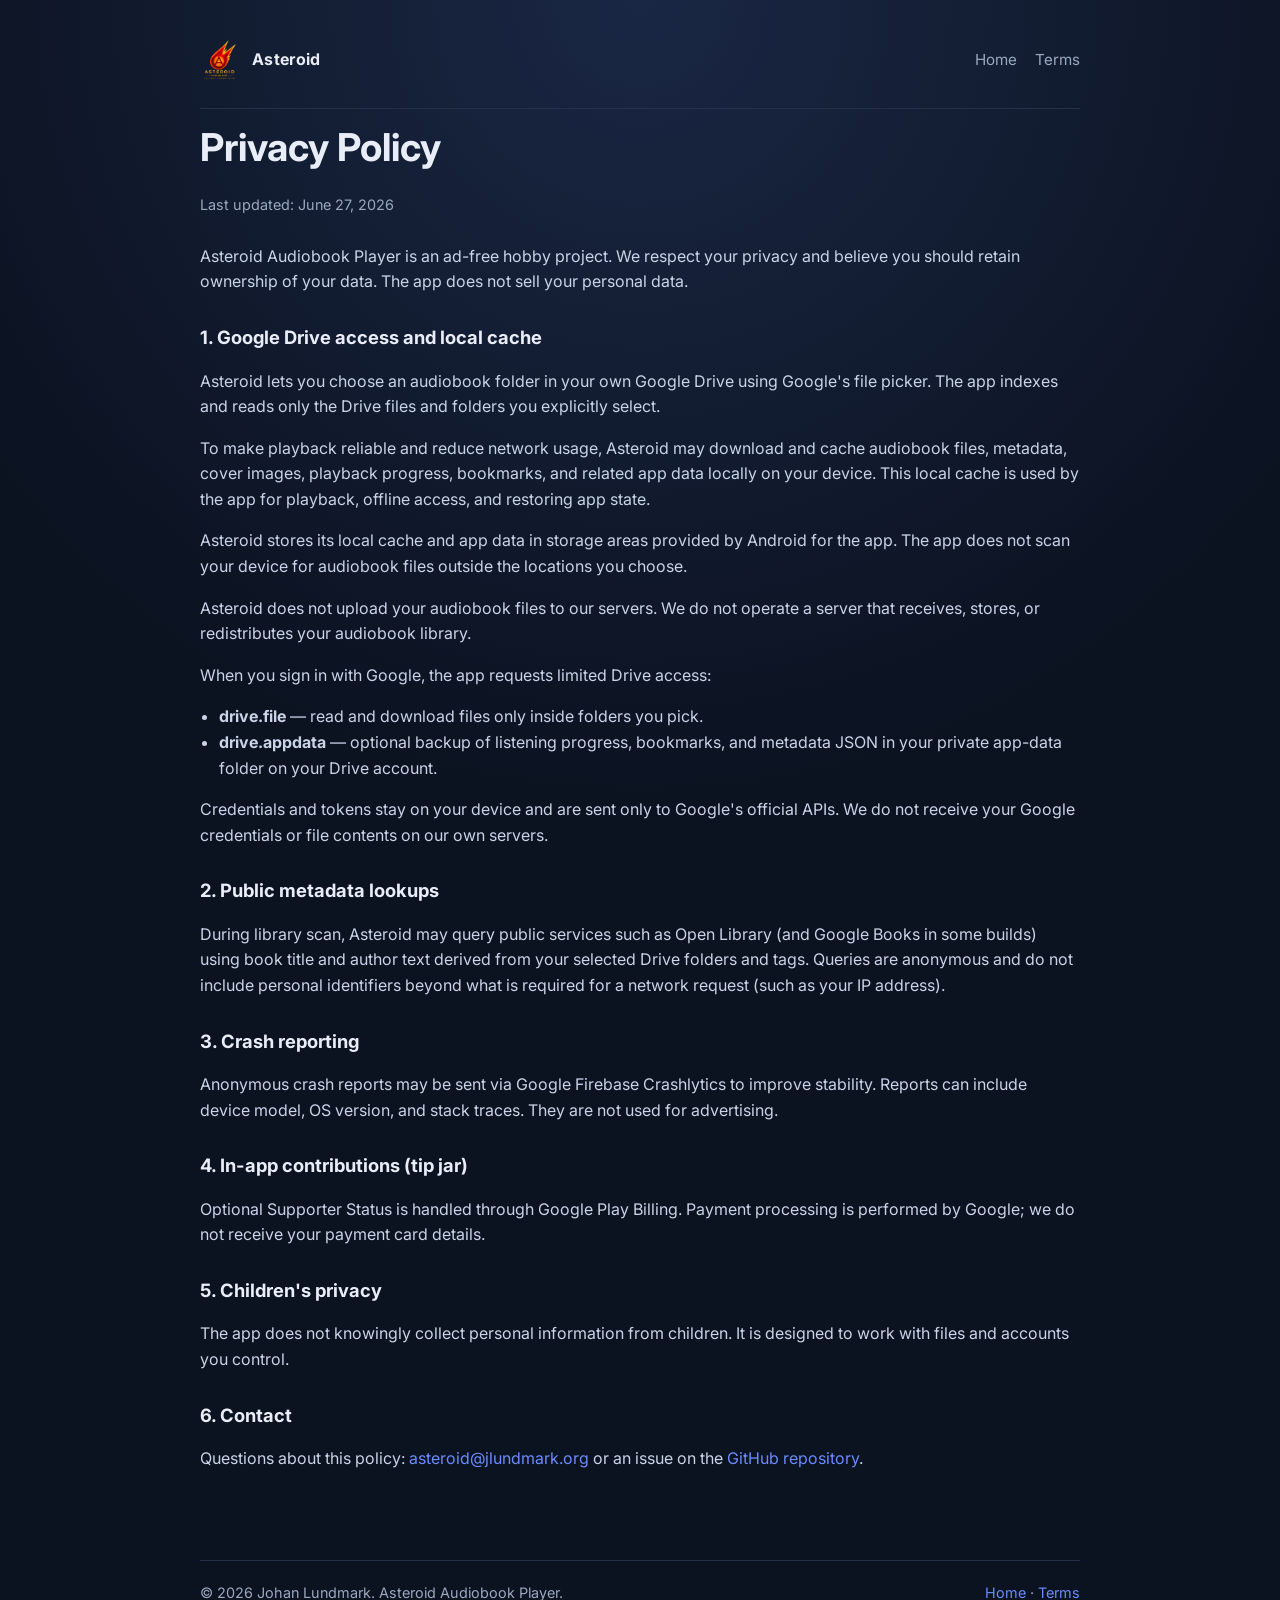
==== privacy/index.html @ bd48deec "Clarify Drive access and local cache privacy wording Co-authored-by: Cursor <cursoragent@cursor.com>" ====
<!DOCTYPE html>
<html lang="en">
<head>
  <meta charset="UTF-8">
  <meta name="viewport" content="width=device-width, initial-scale=1.0">
  <title>Privacy Policy — Asteroid Audiobook Player</title>
  <link rel="icon" href="/assets/logo.png" type="image/png">
  <link rel="preconnect" href="https://fonts.googleapis.com">
  <link rel="preconnect" href="https://fonts.gstatic.com" crossorigin>
  <link href="https://fonts.googleapis.com/css2?family=Inter:wght@400;500;600;700&display=swap" rel="stylesheet">
  <link rel="stylesheet" href="/assets/site.css">
</head>
<body>
  <div class="wrap">
    <header class="site-header">
      <a class="brand" href="/">
        <img class="brand-mark" src="/assets/logo.png" alt="" width="40" height="40">
        <span class="brand-name">Asteroid</span>
      </a>
      <nav class="site-nav" aria-label="Site">
        <a href="/">Home</a>
        <a href="/terms/">Terms</a>
      </nav>
    </header>

    <main class="doc">
      <h1>Privacy Policy</h1>
      <p class="updated">Last updated: June 27, 2026</p>

      <p>
        Asteroid Audiobook Player is an ad-free hobby project. We respect your privacy and believe you should
        retain ownership of your data. The app does not sell your personal data.
      </p>

      <h2>1. Google Drive access and local cache</h2>
      <p>
        Asteroid lets you choose an audiobook folder in your own Google Drive using Google&apos;s file
        picker. The app indexes and reads only the Drive files and folders you explicitly select.
      </p>
      <p>
        To make playback reliable and reduce network usage, Asteroid may download and cache audiobook
        files, metadata, cover images, playback progress, bookmarks, and related app data locally on your
        device. This local cache is used by the app for playback, offline access, and restoring app state.
      </p>
      <p>
        Asteroid stores its local cache and app data in storage areas provided by Android for the app. The
        app does not scan your device for audiobook files outside the locations you choose.
      </p>
      <p>
        Asteroid does not upload your audiobook files to our servers. We do not operate a server that
        receives, stores, or redistributes your audiobook library.
      </p>
      <p>When you sign in with Google, the app requests limited Drive access:</p>
      <ul>
        <li><strong>drive.file</strong> — read and download files only inside folders you pick.</li>
        <li><strong>drive.appdata</strong> — optional backup of listening progress, bookmarks, and metadata JSON in your private app-data folder on your Drive account.</li>
      </ul>
      <p>
        Credentials and tokens stay on your device and are sent only to Google&apos;s official APIs. We do
        not receive your Google credentials or file contents on our own servers.
      </p>

      <h2>2. Public metadata lookups</h2>
      <p>
        During library scan, Asteroid may query public services such as Open Library (and Google Books in
        some builds) using book title and author text derived from your selected Drive folders and tags. Queries are
        anonymous and do not include personal identifiers beyond what is required for a network request
        (such as your IP address).
      </p>

      <h2>3. Crash reporting</h2>
      <p>
        Anonymous crash reports may be sent via Google Firebase Crashlytics to improve stability. Reports
        can include device model, OS version, and stack traces. They are not used for advertising.
      </p>

      <h2>4. In-app contributions (tip jar)</h2>
      <p>
        Optional Supporter Status is handled through Google Play Billing. Payment processing is performed
        by Google; we do not receive your payment card details.
      </p>

      <h2>5. Children&apos;s privacy</h2>
      <p>
        The app does not knowingly collect personal information from children. It is designed to work with
        files and accounts you control.
      </p>

      <h2>6. Contact</h2>
      <p>
        Questions about this policy: <a href="mailto:asteroid@jlundmark.org">asteroid@jlundmark.org</a>
        or an issue on the
        <a href="https://github.com/JLUNDMRK/audioplayer" target="_blank" rel="noopener noreferrer">GitHub repository</a>.
      </p>
    </main>

    <footer class="site-footer">
      <span>&copy; 2026 Johan Lundmark. Asteroid Audiobook Player.</span>
      <span><a href="/">Home</a> &middot; <a href="/terms/">Terms</a></span>
    </footer>
  </div>
</body>
</html>
---- assets/site.css ----
:root {
  color-scheme: dark;
  --bg: #0b1220;
  --bg-elevated: #121a2b;
  --text: #e8edf7;
  --muted: #9aa8c0;
  --accent: #6b8cff;
  --border: #243049;
}

* {
  box-sizing: border-box;
}

html {
  scroll-behavior: smooth;
}

body {
  margin: 0;
  min-height: 100vh;
  font-family: Inter, system-ui, -apple-system, Segoe UI, Roboto, sans-serif;
  background: radial-gradient(circle at top, #1a2744 0%, var(--bg) 45%);
  color: var(--text);
  line-height: 1.6;
}

a {
  color: var(--accent);
  text-decoration: none;
}

a:hover {
  text-decoration: underline;
}

.wrap {
  max-width: 920px;
  margin: 0 auto;
  padding: 24px 20px 48px;
}

.site-header {
  display: flex;
  justify-content: space-between;
  align-items: center;
  gap: 16px;
  padding: 16px 0 28px;
  border-bottom: 1px solid var(--border);
}

.brand {
  display: flex;
  align-items: center;
  gap: 12px;
  color: var(--text);
  text-decoration: none;
}

.brand:hover {
  text-decoration: none;
}

.brand-mark {
  width: 40px;
  height: 40px;
  object-fit: contain;
}

.brand-name {
  font-weight: 700;
  letter-spacing: 0.02em;
}

.site-nav {
  display: flex;
  gap: 18px;
  font-size: 0.95rem;
  color: var(--muted);
}

.site-nav a {
  color: var(--muted);
}

.site-nav a:hover {
  color: var(--text);
}

.hero {
  display: flex;
  flex-direction: column;
  align-items: center;
  text-align: center;
  padding: 56px 12px 40px;
}

.hero-logo {
  width: min(320px, 78vw);
  height: auto;
  margin-bottom: 28px;
}

.hero h1 {
  margin: 0 0 12px;
  font-size: clamp(1.8rem, 4vw, 2.6rem);
  font-weight: 700;
}

.hero p {
  margin: 0;
  max-width: 560px;
  color: var(--muted);
  font-size: 1.05rem;
}

.coming-soon {
  margin-top: 28px;
  padding: 10px 18px;
  border: 1px solid var(--border);
  border-radius: 999px;
  color: var(--muted);
  font-size: 0.95rem;
  background: rgba(255, 255, 255, 0.03);
}

.doc {
  padding: 8px 0 24px;
}

.doc h1 {
  margin: 0 0 8px;
  font-size: clamp(1.8rem, 4vw, 2.4rem);
}

.doc .updated {
  color: var(--muted);
  font-size: 0.9rem;
  margin-bottom: 28px;
}

.doc h2 {
  margin: 28px 0 10px;
  font-size: 1.15rem;
}

.doc p,
.doc li {
  color: #c9d4e8;
}

.doc ul {
  padding-left: 1.2rem;
}

.site-footer {
  margin-top: 48px;
  padding-top: 20px;
  border-top: 1px solid var(--border);
  color: var(--muted);
  font-size: 0.9rem;
  display: flex;
  flex-wrap: wrap;
  gap: 12px 20px;
  justify-content: space-between;
}

@media (max-width: 640px) {
  .site-header {
    flex-direction: column;
    align-items: flex-start;
  }

  .site-nav {
    flex-wrap: wrap;
  }
}
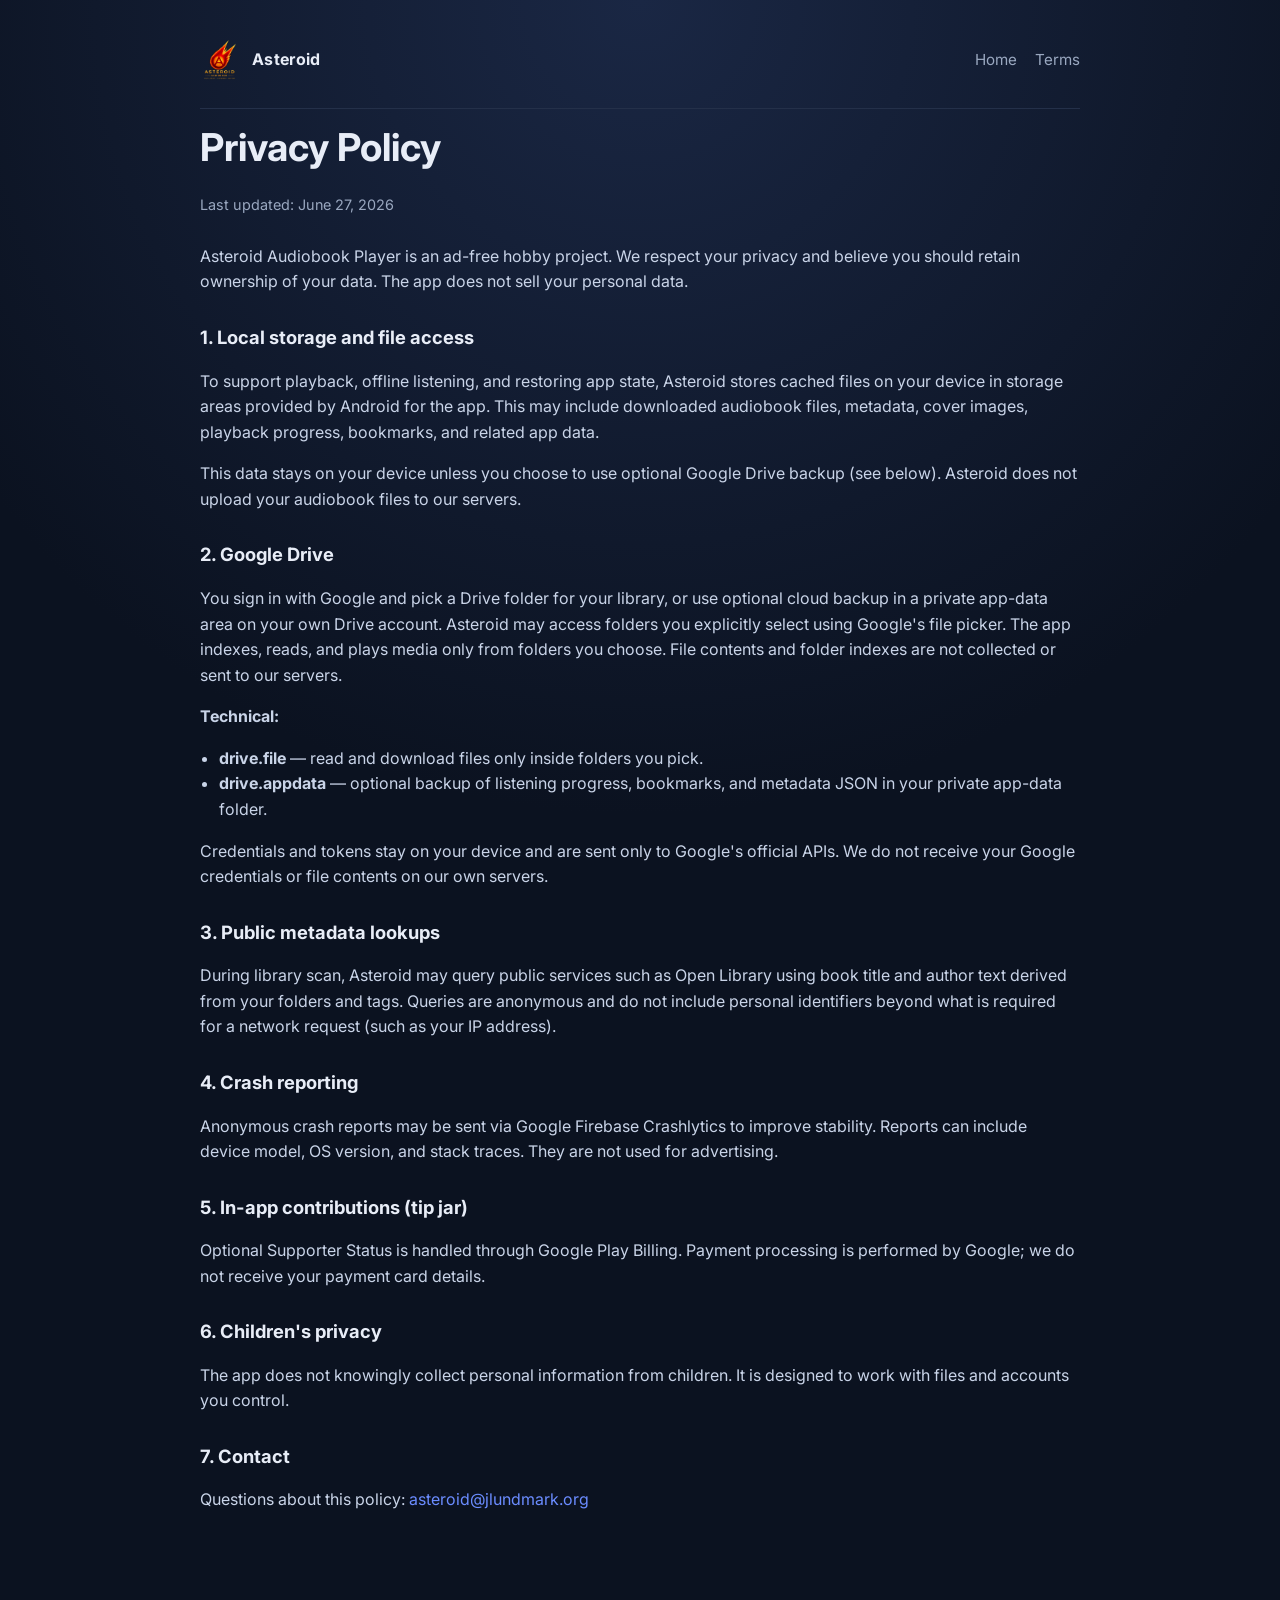
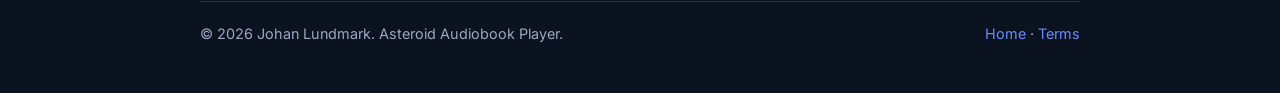
==== commit e5f50082: "Revise privacy policy structure and remove GitHub contact link Co-authored-by: Cursor <cursoragent@c" ====
--- a/privacy/index.html
+++ b/privacy/index.html
@@ -32,65 +32,62 @@
         retain ownership of your data. The app does not sell your personal data.
       </p>
 
-      <h2>1. Google Drive access and local cache</h2>
+      <h2>1. Local storage and file access</h2>
       <p>
-        Asteroid lets you choose an audiobook folder in your own Google Drive using Google&apos;s file
-        picker. The app indexes and reads only the Drive files and folders you explicitly select.
+        To support playback, offline listening, and restoring app state, Asteroid stores cached files on
+        your device in storage areas provided by Android for the app. This may include downloaded audiobook
+        files, metadata, cover images, playback progress, bookmarks, and related app data.
       </p>
       <p>
-        To make playback reliable and reduce network usage, Asteroid may download and cache audiobook
-        files, metadata, cover images, playback progress, bookmarks, and related app data locally on your
-        device. This local cache is used by the app for playback, offline access, and restoring app state.
+        This data stays on your device unless you choose to use optional Google Drive backup (see below).
+        Asteroid does not upload your audiobook files to our servers.
       </p>
+
+      <h2>2. Google Drive</h2>
       <p>
-        Asteroid stores its local cache and app data in storage areas provided by Android for the app. The
-        app does not scan your device for audiobook files outside the locations you choose.
+        You sign in with Google and pick a Drive folder for your library, or use optional cloud backup in a
+        private app-data area on your own Drive account. Asteroid may access folders you explicitly select
+        using Google&apos;s file picker. The app indexes, reads, and plays media only from folders you
+        choose. File contents and folder indexes are not collected or sent to our servers.
       </p>
-      <p>
-        Asteroid does not upload your audiobook files to our servers. We do not operate a server that
-        receives, stores, or redistributes your audiobook library.
-      </p>
-      <p>When you sign in with Google, the app requests limited Drive access:</p>
+      <p><strong>Technical:</strong></p>
       <ul>
         <li><strong>drive.file</strong> — read and download files only inside folders you pick.</li>
-        <li><strong>drive.appdata</strong> — optional backup of listening progress, bookmarks, and metadata JSON in your private app-data folder on your Drive account.</li>
+        <li><strong>drive.appdata</strong> — optional backup of listening progress, bookmarks, and metadata JSON in your private app-data folder.</li>
       </ul>
       <p>
         Credentials and tokens stay on your device and are sent only to Google&apos;s official APIs. We do
         not receive your Google credentials or file contents on our own servers.
       </p>
 
-      <h2>2. Public metadata lookups</h2>
+      <h2>3. Public metadata lookups</h2>
       <p>
-        During library scan, Asteroid may query public services such as Open Library (and Google Books in
-        some builds) using book title and author text derived from your selected Drive folders and tags. Queries are
-        anonymous and do not include personal identifiers beyond what is required for a network request
-        (such as your IP address).
+        During library scan, Asteroid may query public services such as Open Library using book title and
+        author text derived from your folders and tags. Queries are anonymous and do not include personal
+        identifiers beyond what is required for a network request (such as your IP address).
       </p>
 
-      <h2>3. Crash reporting</h2>
+      <h2>4. Crash reporting</h2>
       <p>
         Anonymous crash reports may be sent via Google Firebase Crashlytics to improve stability. Reports
         can include device model, OS version, and stack traces. They are not used for advertising.
       </p>
 
-      <h2>4. In-app contributions (tip jar)</h2>
+      <h2>5. In-app contributions (tip jar)</h2>
       <p>
         Optional Supporter Status is handled through Google Play Billing. Payment processing is performed
         by Google; we do not receive your payment card details.
       </p>
 
-      <h2>5. Children&apos;s privacy</h2>
+      <h2>6. Children&apos;s privacy</h2>
       <p>
         The app does not knowingly collect personal information from children. It is designed to work with
         files and accounts you control.
       </p>
 
-      <h2>6. Contact</h2>
+      <h2>7. Contact</h2>
       <p>
         Questions about this policy: <a href="mailto:asteroid@jlundmark.org">asteroid@jlundmark.org</a>
-        or an issue on the
-        <a href="https://github.com/JLUNDMRK/audioplayer" target="_blank" rel="noopener noreferrer">GitHub repository</a>.
       </p>
     </main>
 
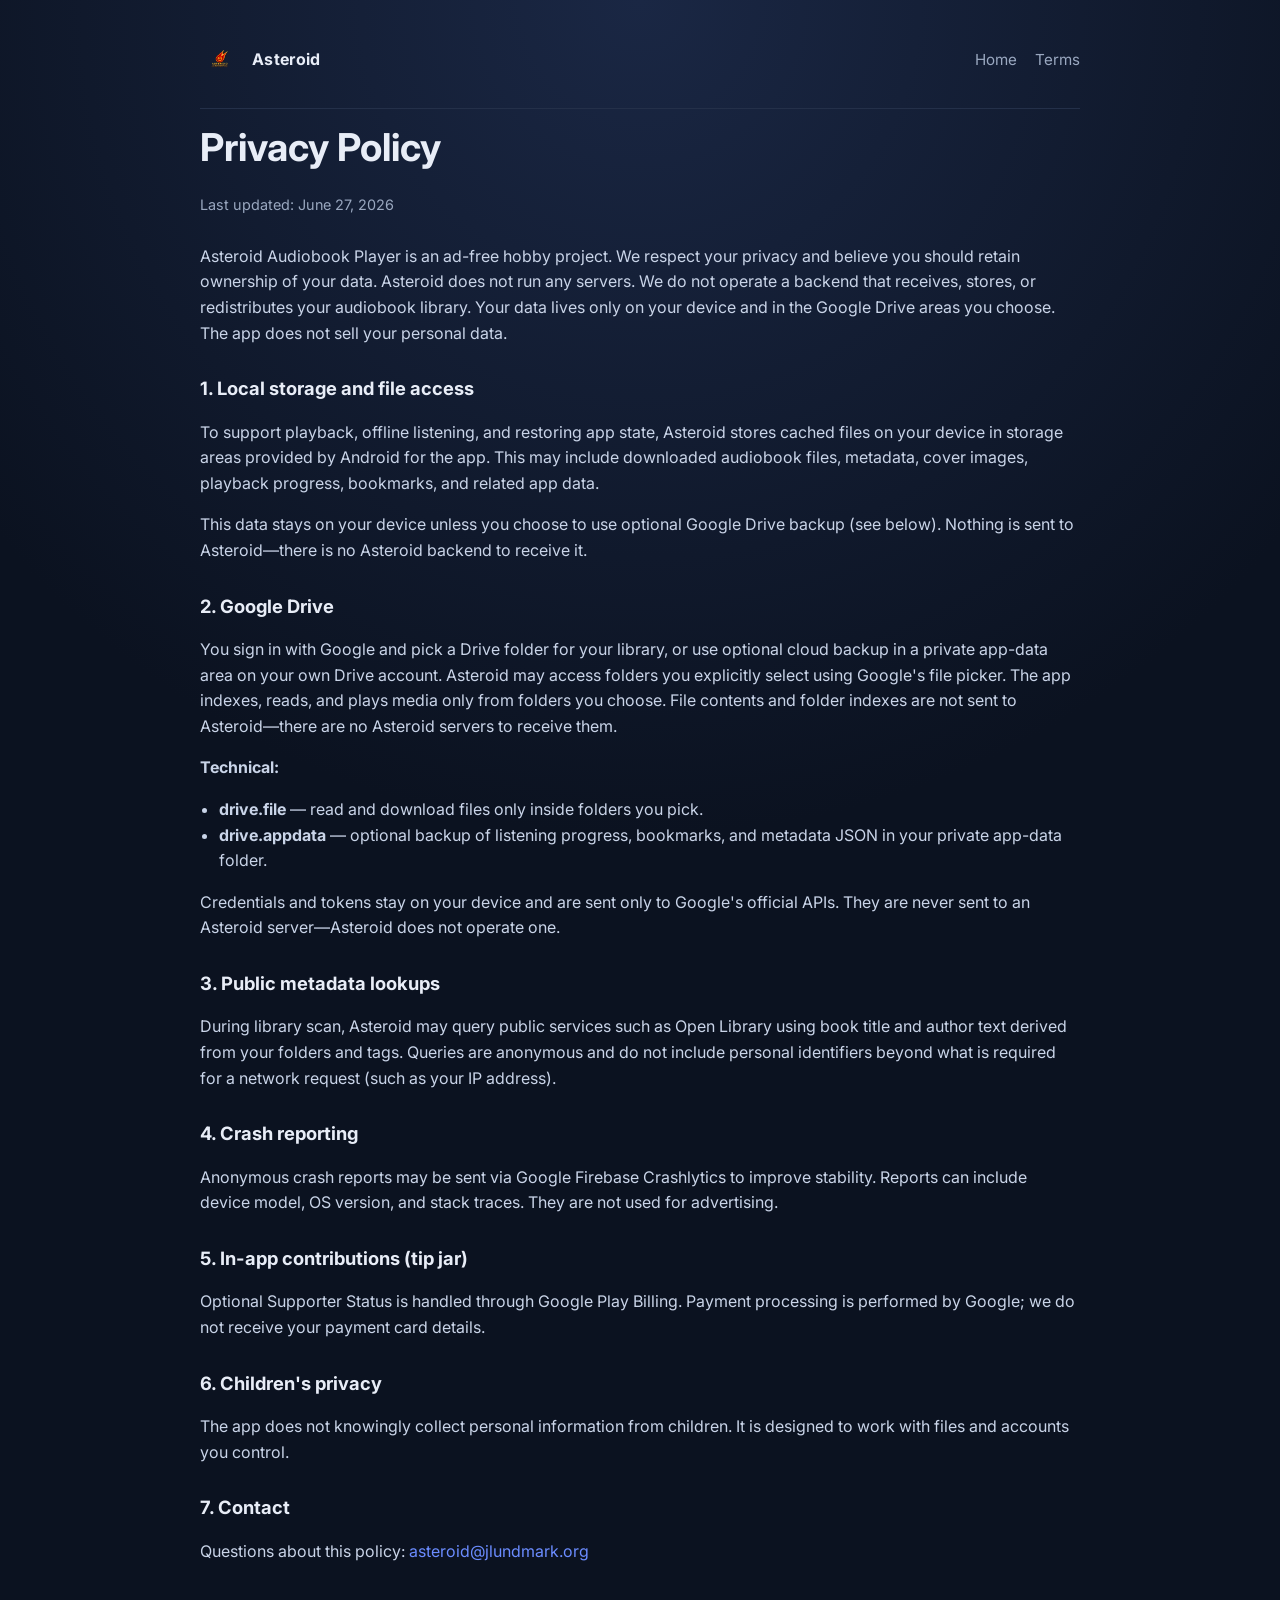
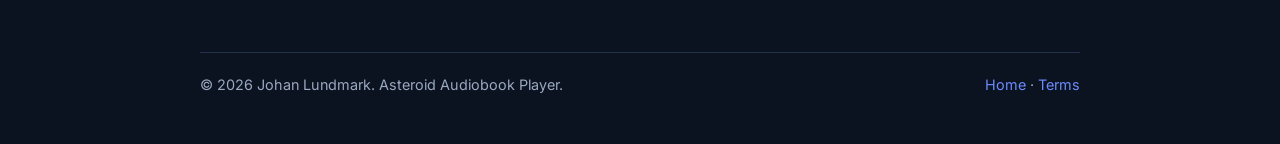
==== commit 47db48d9: "Fix privacy copy (no Asteroid servers) and update logo spelling. Co-authored-by: Cursor <cursoragent" ====
--- a/privacy/index.html
+++ b/privacy/index.html
@@ -29,7 +29,9 @@
 
       <p>
         Asteroid Audiobook Player is an ad-free hobby project. We respect your privacy and believe you should
-        retain ownership of your data. The app does not sell your personal data.
+        retain ownership of your data. Asteroid does not run any servers. We do not operate a backend that
+        receives, stores, or redistributes your audiobook library. Your data lives only on your device and in
+        the Google Drive areas you choose. The app does not sell your personal data.
       </p>
 
       <h2>1. Local storage and file access</h2>
@@ -40,7 +42,7 @@
       </p>
       <p>
         This data stays on your device unless you choose to use optional Google Drive backup (see below).
-        Asteroid does not upload your audiobook files to our servers.
+        Nothing is sent to Asteroid—there is no Asteroid backend to receive it.
       </p>
 
       <h2>2. Google Drive</h2>
@@ -48,7 +50,8 @@
         You sign in with Google and pick a Drive folder for your library, or use optional cloud backup in a
         private app-data area on your own Drive account. Asteroid may access folders you explicitly select
         using Google&apos;s file picker. The app indexes, reads, and plays media only from folders you
-        choose. File contents and folder indexes are not collected or sent to our servers.
+        choose. File contents and folder indexes are not sent to Asteroid—there are no Asteroid servers to
+        receive them.
       </p>
       <p><strong>Technical:</strong></p>
       <ul>
@@ -56,8 +59,8 @@
         <li><strong>drive.appdata</strong> — optional backup of listening progress, bookmarks, and metadata JSON in your private app-data folder.</li>
       </ul>
       <p>
-        Credentials and tokens stay on your device and are sent only to Google&apos;s official APIs. We do
-        not receive your Google credentials or file contents on our own servers.
+        Credentials and tokens stay on your device and are sent only to Google&apos;s official APIs. They are
+        never sent to an Asteroid server—Asteroid does not operate one.
       </p>
 
       <h2>3. Public metadata lookups</h2>
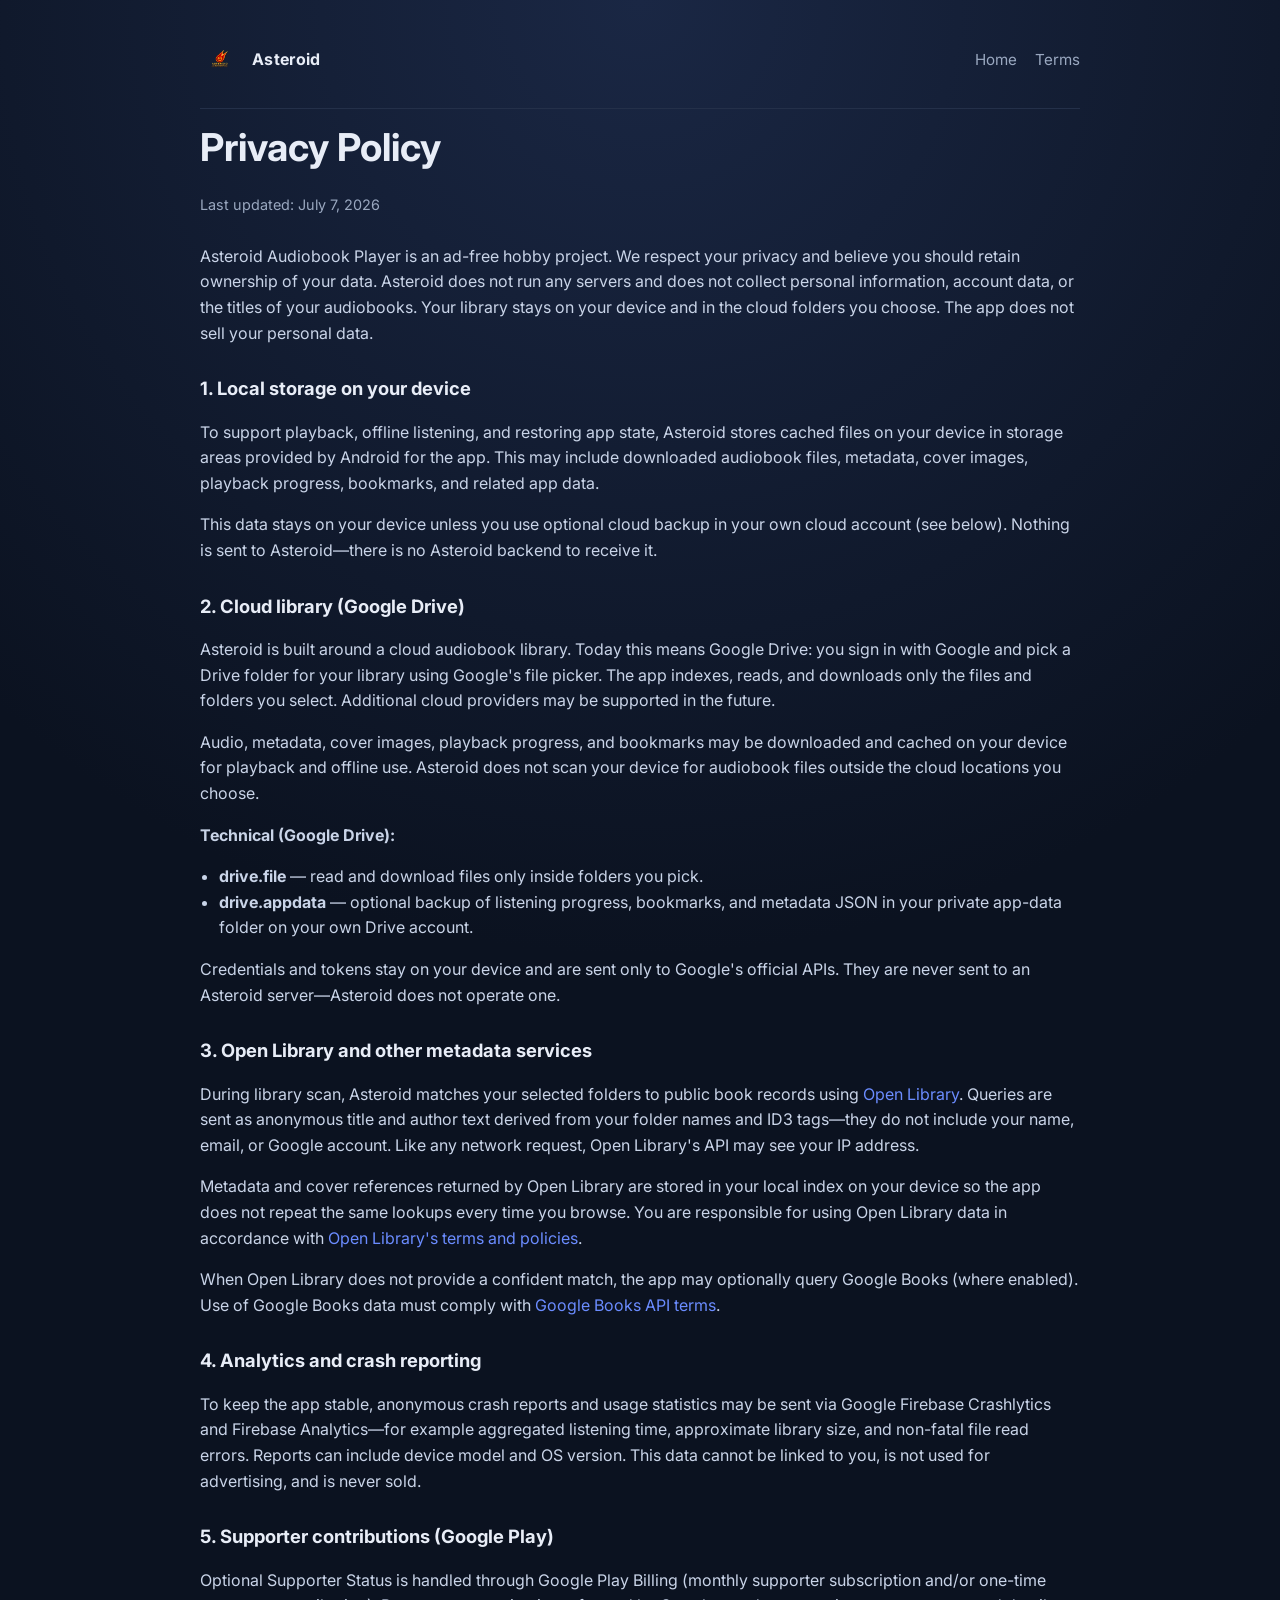
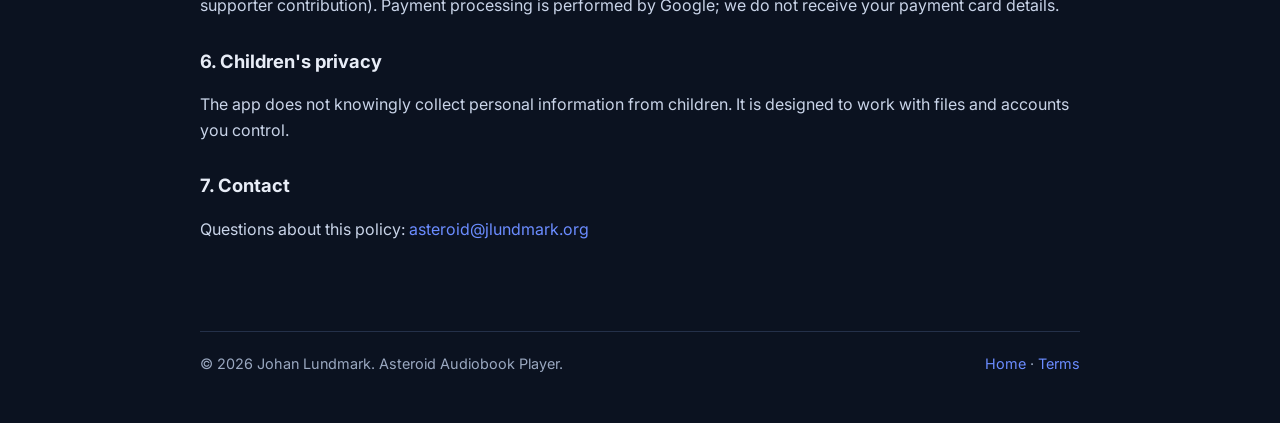
==== commit b6394df5: "Align privacy and terms with in-app About; clarify cloud requirement. Update Open Library IP/legal w" ====
--- a/privacy/index.html
+++ b/privacy/index.html
@@ -25,72 +25,93 @@
 
     <main class="doc">
       <h1>Privacy Policy</h1>
-      <p class="updated">Last updated: June 27, 2026</p>
+      <p class="updated">Last updated: July 7, 2026</p>
 
       <p>
-        Asteroid Audiobook Player is an ad-free hobby project. We respect your privacy and believe you should
-        retain ownership of your data. Asteroid does not run any servers. We do not operate a backend that
-        receives, stores, or redistributes your audiobook library. Your data lives only on your device and in
-        the Google Drive areas you choose. The app does not sell your personal data.
+        Asteroid Audiobook Player is an ad-free hobby project. We respect your privacy and believe you
+        should retain ownership of your data. Asteroid does not run any servers and does not collect
+        personal information, account data, or the titles of your audiobooks. Your library stays on
+        your device and in the cloud folders you choose. The app does not sell your personal data.
       </p>
 
-      <h2>1. Local storage and file access</h2>
+      <h2>1. Local storage on your device</h2>
       <p>
-        To support playback, offline listening, and restoring app state, Asteroid stores cached files on
-        your device in storage areas provided by Android for the app. This may include downloaded audiobook
-        files, metadata, cover images, playback progress, bookmarks, and related app data.
+        To support playback, offline listening, and restoring app state, Asteroid stores cached files
+        on your device in storage areas provided by Android for the app. This may include downloaded
+        audiobook files, metadata, cover images, playback progress, bookmarks, and related app data.
       </p>
       <p>
-        This data stays on your device unless you choose to use optional Google Drive backup (see below).
-        Nothing is sent to Asteroid—there is no Asteroid backend to receive it.
+        This data stays on your device unless you use optional cloud backup in your own cloud account
+        (see below). Nothing is sent to Asteroid—there is no Asteroid backend to receive it.
       </p>
 
-      <h2>2. Google Drive</h2>
+      <h2>2. Cloud library (Google Drive)</h2>
       <p>
-        You sign in with Google and pick a Drive folder for your library, or use optional cloud backup in a
-        private app-data area on your own Drive account. Asteroid may access folders you explicitly select
-        using Google&apos;s file picker. The app indexes, reads, and plays media only from folders you
-        choose. File contents and folder indexes are not sent to Asteroid—there are no Asteroid servers to
-        receive them.
+        Asteroid is built around a cloud audiobook library. Today this means Google Drive: you sign in
+        with Google and pick a Drive folder for your library using Google&apos;s file picker. The app
+        indexes, reads, and downloads only the files and folders you select. Additional cloud providers
+        may be supported in the future.
       </p>
-      <p><strong>Technical:</strong></p>
+      <p>
+        Audio, metadata, cover images, playback progress, and bookmarks may be downloaded and cached on
+        your device for playback and offline use. Asteroid does not scan your device for audiobook files
+        outside the cloud locations you choose.
+      </p>
+      <p><strong>Technical (Google Drive):</strong></p>
       <ul>
         <li><strong>drive.file</strong> — read and download files only inside folders you pick.</li>
-        <li><strong>drive.appdata</strong> — optional backup of listening progress, bookmarks, and metadata JSON in your private app-data folder.</li>
+        <li><strong>drive.appdata</strong> — optional backup of listening progress, bookmarks, and metadata JSON in your private app-data folder on your own Drive account.</li>
       </ul>
       <p>
-        Credentials and tokens stay on your device and are sent only to Google&apos;s official APIs. They are
-        never sent to an Asteroid server—Asteroid does not operate one.
+        Credentials and tokens stay on your device and are sent only to Google&apos;s official APIs. They
+        are never sent to an Asteroid server—Asteroid does not operate one.
       </p>
 
-      <h2>3. Public metadata lookups</h2>
+      <h2>3. Open Library and other metadata services</h2>
       <p>
-        During library scan, Asteroid may query public services such as Open Library using book title and
-        author text derived from your folders and tags. Queries are anonymous and do not include personal
-        identifiers beyond what is required for a network request (such as your IP address).
+        During library scan, Asteroid matches your selected folders to public book records using
+        <a href="https://openlibrary.org/" rel="noopener noreferrer">Open Library</a>. Queries are sent
+        as anonymous title and author text derived from your folder names and ID3 tags—they do not
+        include your name, email, or Google account. Like any network request, Open Library&apos;s API
+        may see your IP address.
+      </p>
+      <p>
+        Metadata and cover references returned by Open Library are stored in your local index on your
+        device so the app does not repeat the same lookups every time you browse. You are responsible
+        for using Open Library data in accordance with
+        <a href="https://openlibrary.org/help/faq" rel="noopener noreferrer">Open Library&apos;s terms and policies</a>.
+      </p>
+      <p>
+        When Open Library does not provide a confident match, the app may optionally query Google Books
+        (where enabled). Use of Google Books data must comply with
+        <a href="https://developers.google.com/books/terms" rel="noopener noreferrer">Google Books API terms</a>.
       </p>
 
-      <h2>4. Crash reporting</h2>
+      <h2>4. Analytics and crash reporting</h2>
       <p>
-        Anonymous crash reports may be sent via Google Firebase Crashlytics to improve stability. Reports
-        can include device model, OS version, and stack traces. They are not used for advertising.
+        To keep the app stable, anonymous crash reports and usage statistics may be sent via Google
+        Firebase Crashlytics and Firebase Analytics—for example aggregated listening time, approximate
+        library size, and non-fatal file read errors. Reports can include device model and OS version.
+        This data cannot be linked to you, is not used for advertising, and is never sold.
       </p>
 
-      <h2>5. In-app contributions (tip jar)</h2>
+      <h2>5. Supporter contributions (Google Play)</h2>
       <p>
-        Optional Supporter Status is handled through Google Play Billing. Payment processing is performed
-        by Google; we do not receive your payment card details.
+        Optional Supporter Status is handled through Google Play Billing (monthly supporter subscription
+        and/or one-time supporter contribution). Payment processing is performed by Google; we do not
+        receive your payment card details.
       </p>
 
       <h2>6. Children&apos;s privacy</h2>
       <p>
-        The app does not knowingly collect personal information from children. It is designed to work with
-        files and accounts you control.
+        The app does not knowingly collect personal information from children. It is designed to work
+        with files and accounts you control.
       </p>
 
       <h2>7. Contact</h2>
       <p>
-        Questions about this policy: <a href="mailto:asteroid@jlundmark.org">asteroid@jlundmark.org</a>
+        Questions about this policy:
+        <a href="mailto:asteroid@jlundmark.org">asteroid@jlundmark.org</a>
       </p>
     </main>
 
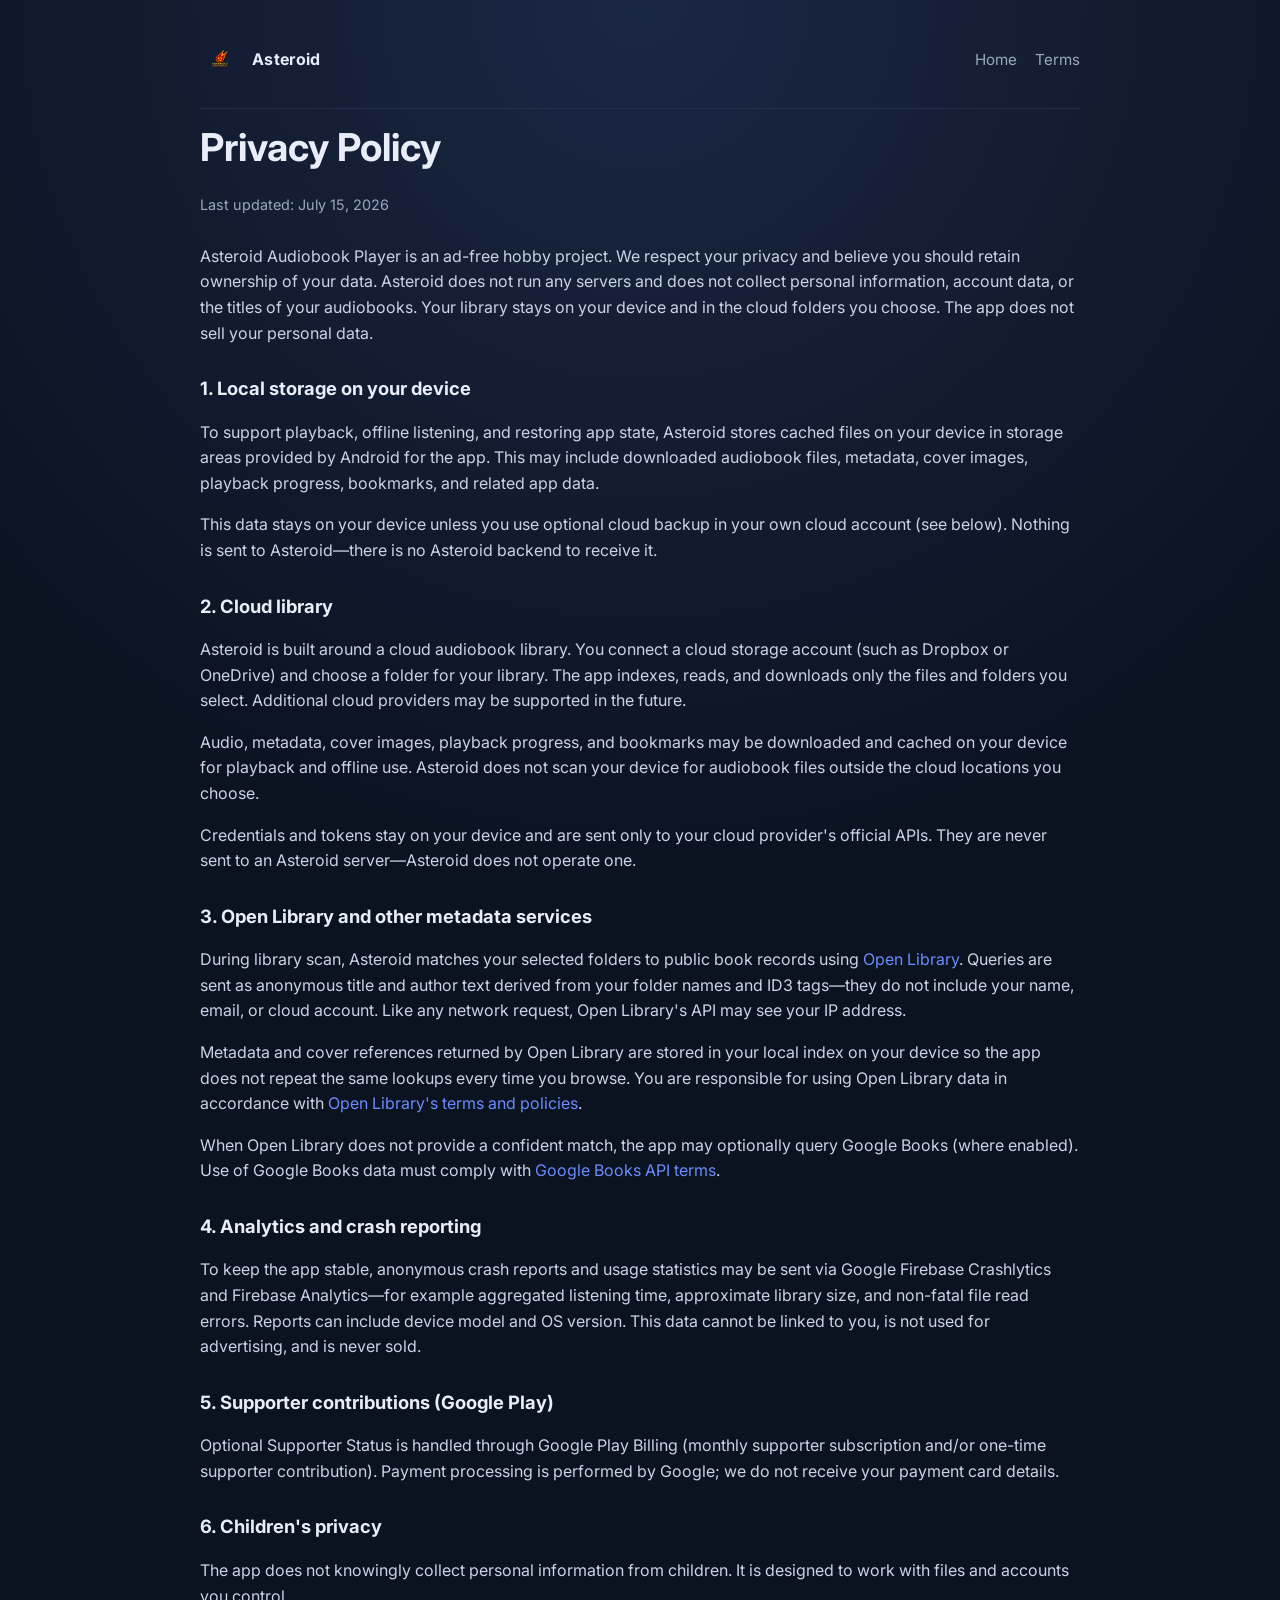
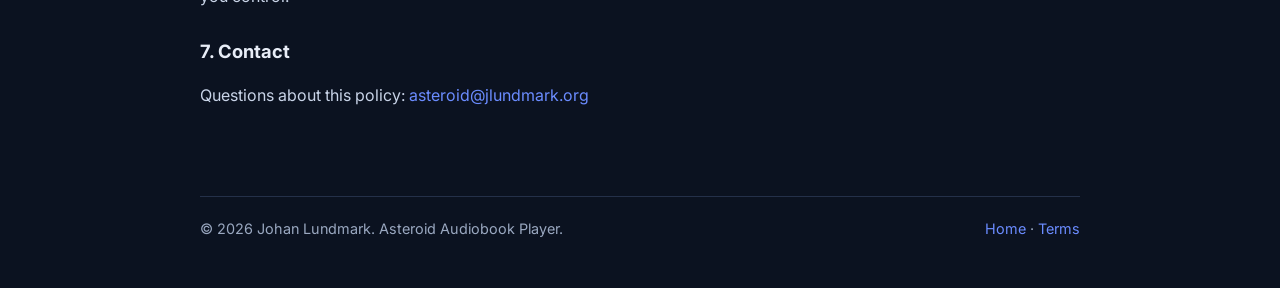
==== commit 13517b5b: "Update cloud provider wording and add Microsoft domain verification. Replace Google Drive-specific p" ====
--- a/privacy/index.html
+++ b/privacy/index.html
@@ -25,7 +25,7 @@
 
     <main class="doc">
       <h1>Privacy Policy</h1>
-      <p class="updated">Last updated: July 7, 2026</p>
+      <p class="updated">Last updated: July 15, 2026</p>
 
       <p>
         Asteroid Audiobook Player is an ad-free hobby project. We respect your privacy and believe you
@@ -45,26 +45,21 @@
         (see below). Nothing is sent to Asteroid—there is no Asteroid backend to receive it.
       </p>
 
-      <h2>2. Cloud library (Google Drive)</h2>
+      <h2>2. Cloud library</h2>
       <p>
-        Asteroid is built around a cloud audiobook library. Today this means Google Drive: you sign in
-        with Google and pick a Drive folder for your library using Google&apos;s file picker. The app
-        indexes, reads, and downloads only the files and folders you select. Additional cloud providers
-        may be supported in the future.
+        Asteroid is built around a cloud audiobook library. You connect a cloud storage account
+        (such as Dropbox or OneDrive) and choose a folder for your library. The app indexes, reads,
+        and downloads only the files and folders you select. Additional cloud providers may be
+        supported in the future.
       </p>
       <p>
         Audio, metadata, cover images, playback progress, and bookmarks may be downloaded and cached on
         your device for playback and offline use. Asteroid does not scan your device for audiobook files
         outside the cloud locations you choose.
       </p>
-      <p><strong>Technical (Google Drive):</strong></p>
-      <ul>
-        <li><strong>drive.file</strong> — read and download files only inside folders you pick.</li>
-        <li><strong>drive.appdata</strong> — optional backup of listening progress, bookmarks, and metadata JSON in your private app-data folder on your own Drive account.</li>
-      </ul>
       <p>
-        Credentials and tokens stay on your device and are sent only to Google&apos;s official APIs. They
-        are never sent to an Asteroid server—Asteroid does not operate one.
+        Credentials and tokens stay on your device and are sent only to your cloud provider&apos;s
+        official APIs. They are never sent to an Asteroid server—Asteroid does not operate one.
       </p>
 
       <h2>3. Open Library and other metadata services</h2>
@@ -72,7 +67,7 @@
         During library scan, Asteroid matches your selected folders to public book records using
         <a href="https://openlibrary.org/" rel="noopener noreferrer">Open Library</a>. Queries are sent
         as anonymous title and author text derived from your folder names and ID3 tags—they do not
-        include your name, email, or Google account. Like any network request, Open Library&apos;s API
+        include your name, email, or cloud account. Like any network request, Open Library&apos;s API
         may see your IP address.
       </p>
       <p>
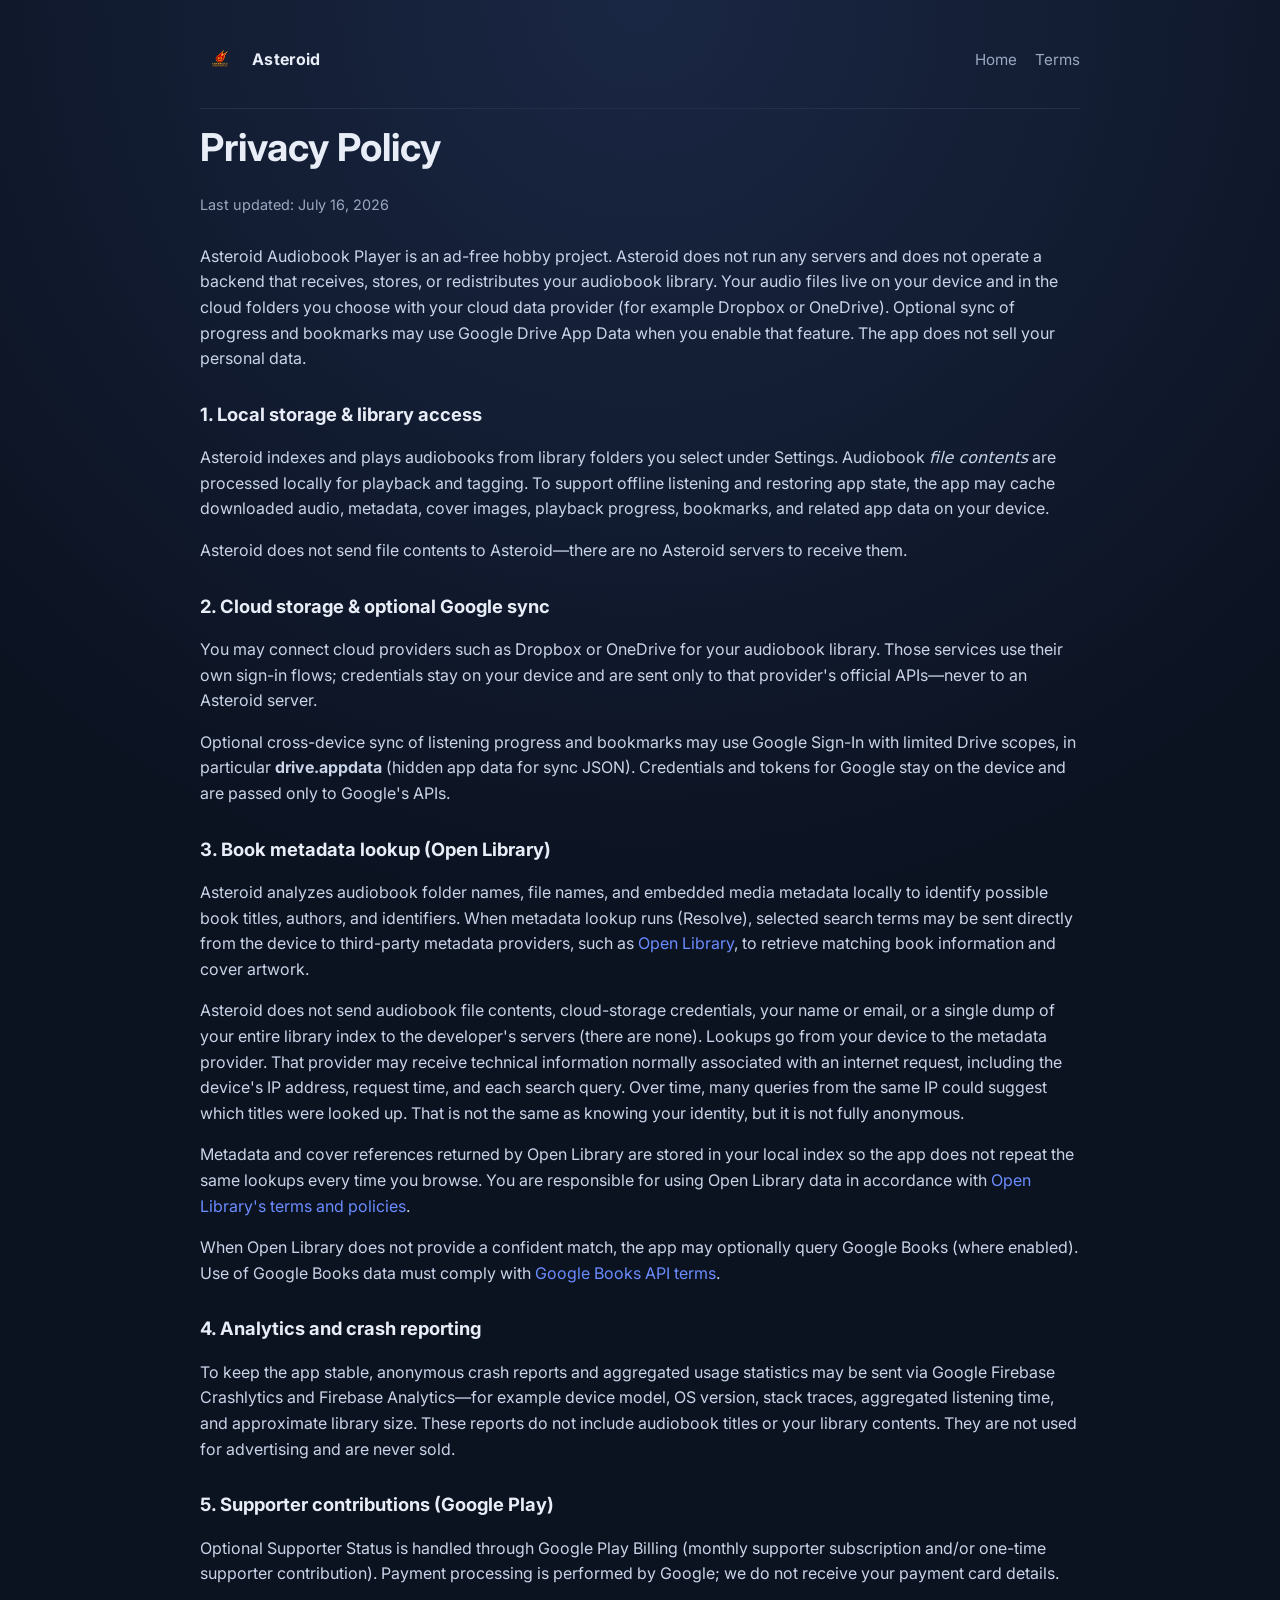
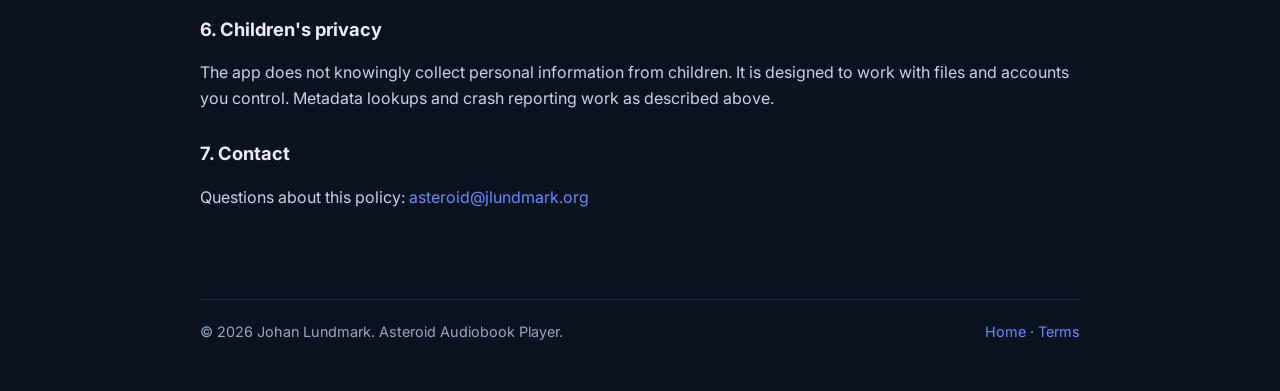
==== commit b27e7c35: "Clarify Open Library metadata lookup and IP exposure in Privacy and Terms. Describe local extraction" ====
--- a/privacy/index.html
+++ b/privacy/index.html
@@ -25,55 +25,60 @@
 
     <main class="doc">
       <h1>Privacy Policy</h1>
-      <p class="updated">Last updated: July 15, 2026</p>
+      <p class="updated">Last updated: July 16, 2026</p>
 
       <p>
-        Asteroid Audiobook Player is an ad-free hobby project. We respect your privacy and believe you
-        should retain ownership of your data. Asteroid does not run any servers and does not collect
-        personal information, account data, or the titles of your audiobooks. Your library stays on
-        your device and in the cloud folders you choose. The app does not sell your personal data.
+        Asteroid Audiobook Player is an ad-free hobby project. Asteroid does not run any servers and does
+        not operate a backend that receives, stores, or redistributes your audiobook library. Your audio
+        files live on your device and in the cloud folders you choose with your cloud data provider
+        (for example Dropbox or OneDrive). Optional sync of progress and bookmarks may use Google Drive
+        App Data when you enable that feature. The app does not sell your personal data.
       </p>
 
-      <h2>1. Local storage on your device</h2>
+      <h2>1. Local storage &amp; library access</h2>
       <p>
-        To support playback, offline listening, and restoring app state, Asteroid stores cached files
-        on your device in storage areas provided by Android for the app. This may include downloaded
-        audiobook files, metadata, cover images, playback progress, bookmarks, and related app data.
+        Asteroid indexes and plays audiobooks from library folders you select under Settings. Audiobook
+        <em>file contents</em> are processed locally for playback and tagging. To support offline listening
+        and restoring app state, the app may cache downloaded audio, metadata, cover images, playback
+        progress, bookmarks, and related app data on your device.
       </p>
       <p>
-        This data stays on your device unless you use optional cloud backup in your own cloud account
-        (see below). Nothing is sent to Asteroid—there is no Asteroid backend to receive it.
+        Asteroid does not send file contents to Asteroid—there are no Asteroid servers to receive them.
       </p>
 
-      <h2>2. Cloud library</h2>
+      <h2>2. Cloud storage &amp; optional Google sync</h2>
       <p>
-        Asteroid is built around a cloud audiobook library. You connect a cloud storage account
-        (such as Dropbox or OneDrive) and choose a folder for your library. The app indexes, reads,
-        and downloads only the files and folders you select. Additional cloud providers may be
-        supported in the future.
+        You may connect cloud providers such as Dropbox or OneDrive for your audiobook library. Those
+        services use their own sign-in flows; credentials stay on your device and are sent only to that
+        provider&apos;s official APIs—never to an Asteroid server.
       </p>
       <p>
-        Audio, metadata, cover images, playback progress, and bookmarks may be downloaded and cached on
-        your device for playback and offline use. Asteroid does not scan your device for audiobook files
-        outside the cloud locations you choose.
+        Optional cross-device sync of listening progress and bookmarks may use Google Sign-In with limited
+        Drive scopes, in particular <strong>drive.appdata</strong> (hidden app data for sync JSON).
+        Credentials and tokens for Google stay on the device and are passed only to Google&apos;s APIs.
+      </p>
+
+      <h2>3. Book metadata lookup (Open Library)</h2>
+      <p>
+        Asteroid analyzes audiobook folder names, file names, and embedded media metadata locally to
+        identify possible book titles, authors, and identifiers. When metadata lookup runs (Resolve),
+        selected search terms may be sent directly from the device to third-party metadata providers,
+        such as
+        <a href="https://openlibrary.org/" rel="noopener noreferrer">Open Library</a>,
+        to retrieve matching book information and cover artwork.
       </p>
       <p>
-        Credentials and tokens stay on your device and are sent only to your cloud provider&apos;s
-        official APIs. They are never sent to an Asteroid server—Asteroid does not operate one.
-      </p>
-
-      <h2>3. Open Library and other metadata services</h2>
-      <p>
-        During library scan, Asteroid matches your selected folders to public book records using
-        <a href="https://openlibrary.org/" rel="noopener noreferrer">Open Library</a>. Queries are sent
-        as anonymous title and author text derived from your folder names and ID3 tags—they do not
-        include your name, email, or cloud account. Like any network request, Open Library&apos;s API
-        may see your IP address.
+        Asteroid does not send audiobook file contents, cloud-storage credentials, your name or email,
+        or a single dump of your entire library index to the developer&apos;s servers (there are none).
+        Lookups go from your device to the metadata provider. That provider may receive technical
+        information normally associated with an internet request, including the device&apos;s IP address,
+        request time, and each search query. Over time, many queries from the same IP could suggest which
+        titles were looked up. That is not the same as knowing your identity, but it is not fully anonymous.
       </p>
       <p>
-        Metadata and cover references returned by Open Library are stored in your local index on your
-        device so the app does not repeat the same lookups every time you browse. You are responsible
-        for using Open Library data in accordance with
+        Metadata and cover references returned by Open Library are stored in your local index so the app
+        does not repeat the same lookups every time you browse. You are responsible for using Open Library
+        data in accordance with
         <a href="https://openlibrary.org/help/faq" rel="noopener noreferrer">Open Library&apos;s terms and policies</a>.
       </p>
       <p>
@@ -84,10 +89,10 @@
 
       <h2>4. Analytics and crash reporting</h2>
       <p>
-        To keep the app stable, anonymous crash reports and usage statistics may be sent via Google
-        Firebase Crashlytics and Firebase Analytics—for example aggregated listening time, approximate
-        library size, and non-fatal file read errors. Reports can include device model and OS version.
-        This data cannot be linked to you, is not used for advertising, and is never sold.
+        To keep the app stable, anonymous crash reports and aggregated usage statistics may be sent via
+        Google Firebase Crashlytics and Firebase Analytics—for example device model, OS version, stack
+        traces, aggregated listening time, and approximate library size. These reports do not include
+        audiobook titles or your library contents. They are not used for advertising and are never sold.
       </p>
 
       <h2>5. Supporter contributions (Google Play)</h2>
@@ -100,7 +105,7 @@
       <h2>6. Children&apos;s privacy</h2>
       <p>
         The app does not knowingly collect personal information from children. It is designed to work
-        with files and accounts you control.
+        with files and accounts you control. Metadata lookups and crash reporting work as described above.
       </p>
 
       <h2>7. Contact</h2>
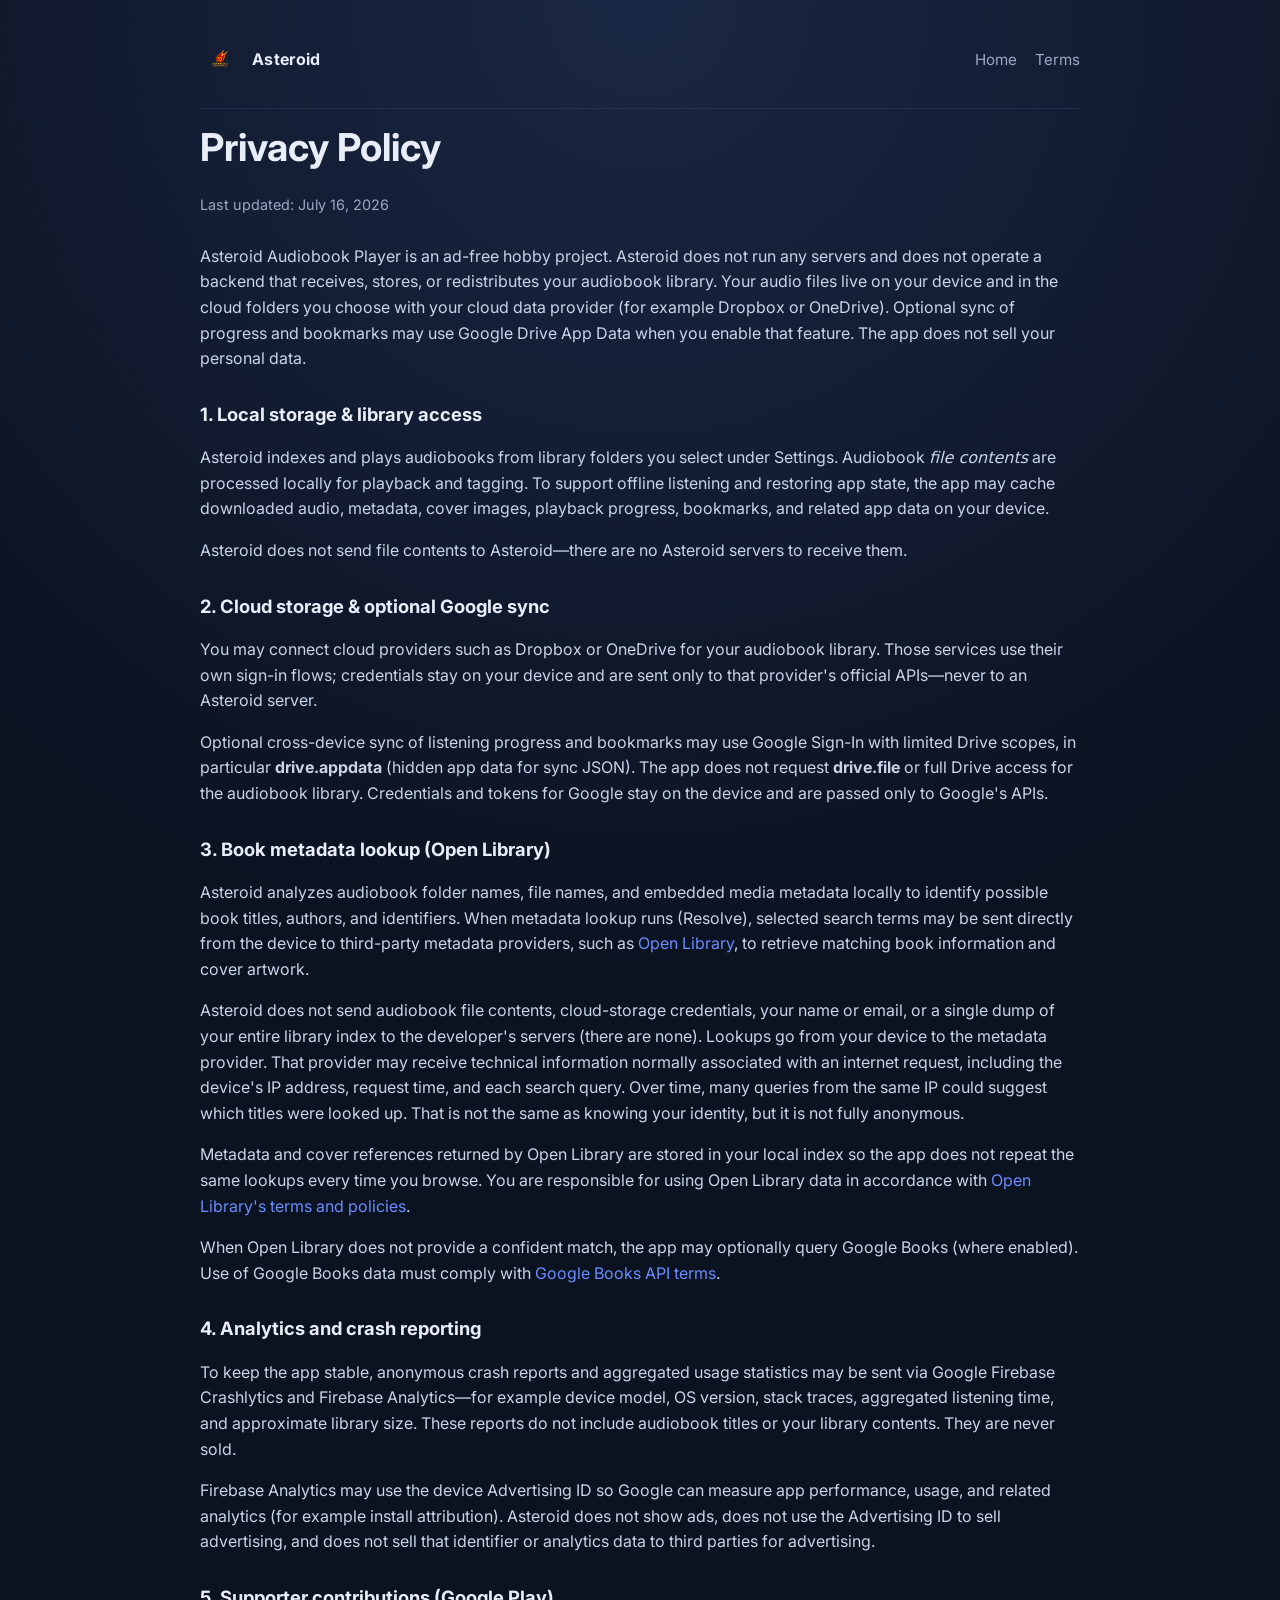
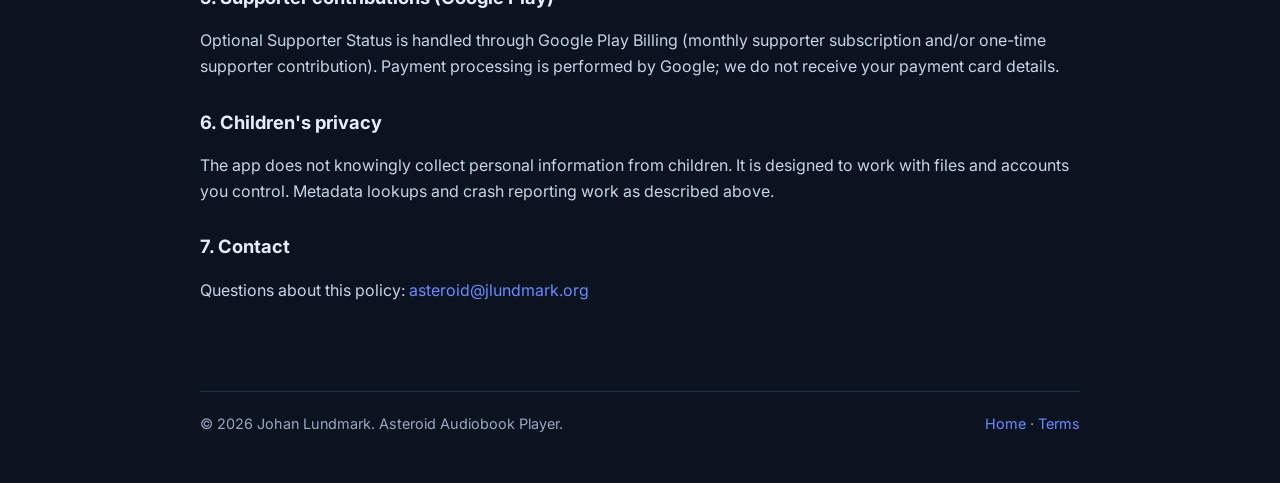
==== commit 6f98abf6: "Clarify Firebase Advertising ID use in Privacy Policy Co-authored-by: Cursor <cursoragent@cursor.com" ====
--- a/privacy/index.html
+++ b/privacy/index.html
@@ -55,6 +55,7 @@
       <p>
         Optional cross-device sync of listening progress and bookmarks may use Google Sign-In with limited
         Drive scopes, in particular <strong>drive.appdata</strong> (hidden app data for sync JSON).
+        The app does not request <strong>drive.file</strong> or full Drive access for the audiobook library.
         Credentials and tokens for Google stay on the device and are passed only to Google&apos;s APIs.
       </p>
 
@@ -92,7 +93,13 @@
         To keep the app stable, anonymous crash reports and aggregated usage statistics may be sent via
         Google Firebase Crashlytics and Firebase Analytics—for example device model, OS version, stack
         traces, aggregated listening time, and approximate library size. These reports do not include
-        audiobook titles or your library contents. They are not used for advertising and are never sold.
+        audiobook titles or your library contents. They are never sold.
+      </p>
+      <p>
+        Firebase Analytics may use the device Advertising ID so Google can measure app performance,
+        usage, and related analytics (for example install attribution). Asteroid does not show ads,
+        does not use the Advertising ID to sell advertising, and does not sell that identifier or
+        analytics data to third parties for advertising.
       </p>
 
       <h2>5. Supporter contributions (Google Play)</h2>
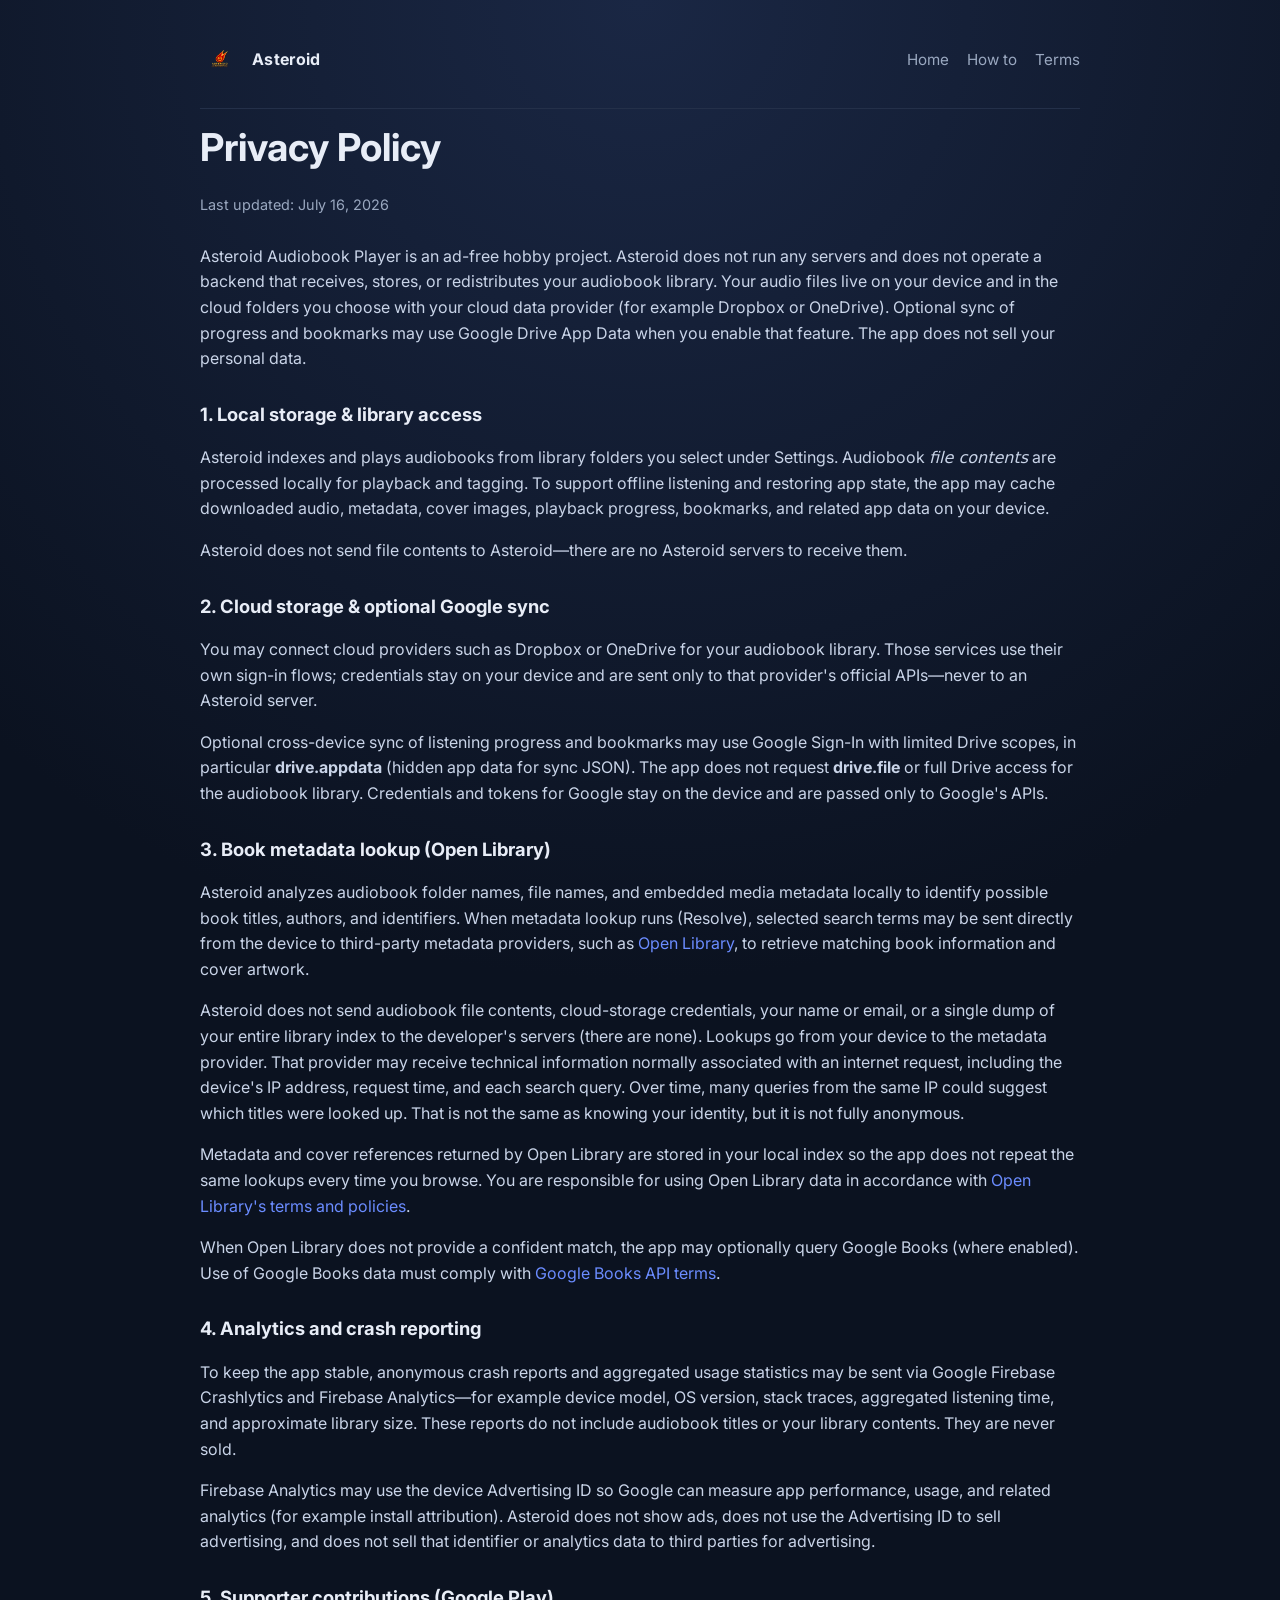
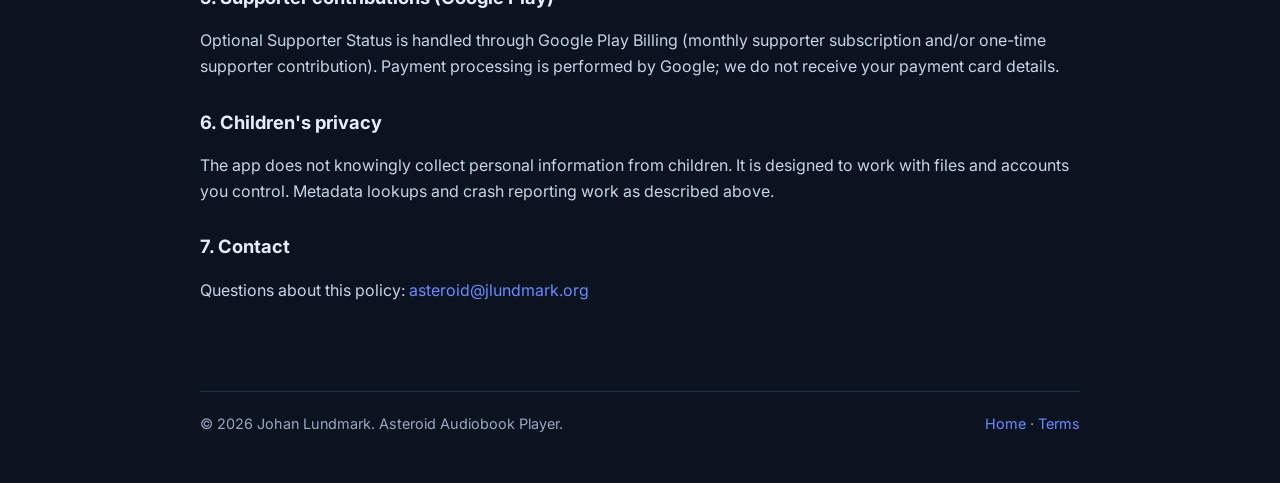
==== commit 32013779: "Add online how-to manual, troubleshooting, and unlisted known issues Co-authored-by: Cursor <cursora" ====
--- a/privacy/index.html
+++ b/privacy/index.html
@@ -19,6 +19,7 @@
       </a>
       <nav class="site-nav" aria-label="Site">
         <a href="/">Home</a>
+        <a href="/howto/">How to</a>
         <a href="/terms/">Terms</a>
       </nav>
     </header>
--- a/assets/site.css
+++ b/assets/site.css
@@ -165,6 +165,73 @@
   justify-content: space-between;
 }
 
+.toc {
+  margin: 0 0 28px;
+  padding: 16px 18px;
+  border: 1px solid var(--border);
+  border-radius: 12px;
+  background: rgba(255, 255, 255, 0.03);
+}
+
+.toc h2 {
+  margin: 0 0 10px;
+  font-size: 1rem;
+}
+
+.toc ol {
+  margin: 0;
+  padding-left: 1.2rem;
+  color: #c9d4e8;
+}
+
+.toc li {
+  margin: 4px 0;
+}
+
+.figure {
+  margin: 18px 0 24px;
+  padding: 12px;
+  border: 1px solid var(--border);
+  border-radius: 14px;
+  background: rgba(0, 0, 0, 0.25);
+}
+
+.figure img {
+  display: block;
+  width: 100%;
+  max-width: 360px;
+  margin: 0 auto;
+  height: auto;
+  border-radius: 10px;
+}
+
+.figure figcaption {
+  margin-top: 10px;
+  color: var(--muted);
+  font-size: 0.9rem;
+  text-align: center;
+}
+
+.note {
+  margin: 16px 0;
+  padding: 12px 14px;
+  border-left: 3px solid var(--accent);
+  background: rgba(107, 140, 255, 0.08);
+  color: #c9d4e8;
+  border-radius: 0 8px 8px 0;
+}
+
+.faq dt {
+  margin-top: 14px;
+  font-weight: 600;
+  color: var(--text);
+}
+
+.faq dd {
+  margin: 6px 0 0;
+  color: #c9d4e8;
+}
+
 @media (max-width: 640px) {
   .site-header {
     flex-direction: column;
@@ -174,4 +241,8 @@
   .site-nav {
     flex-wrap: wrap;
   }
-}
+
+  .figure img {
+    max-width: 100%;
+  }
+}
